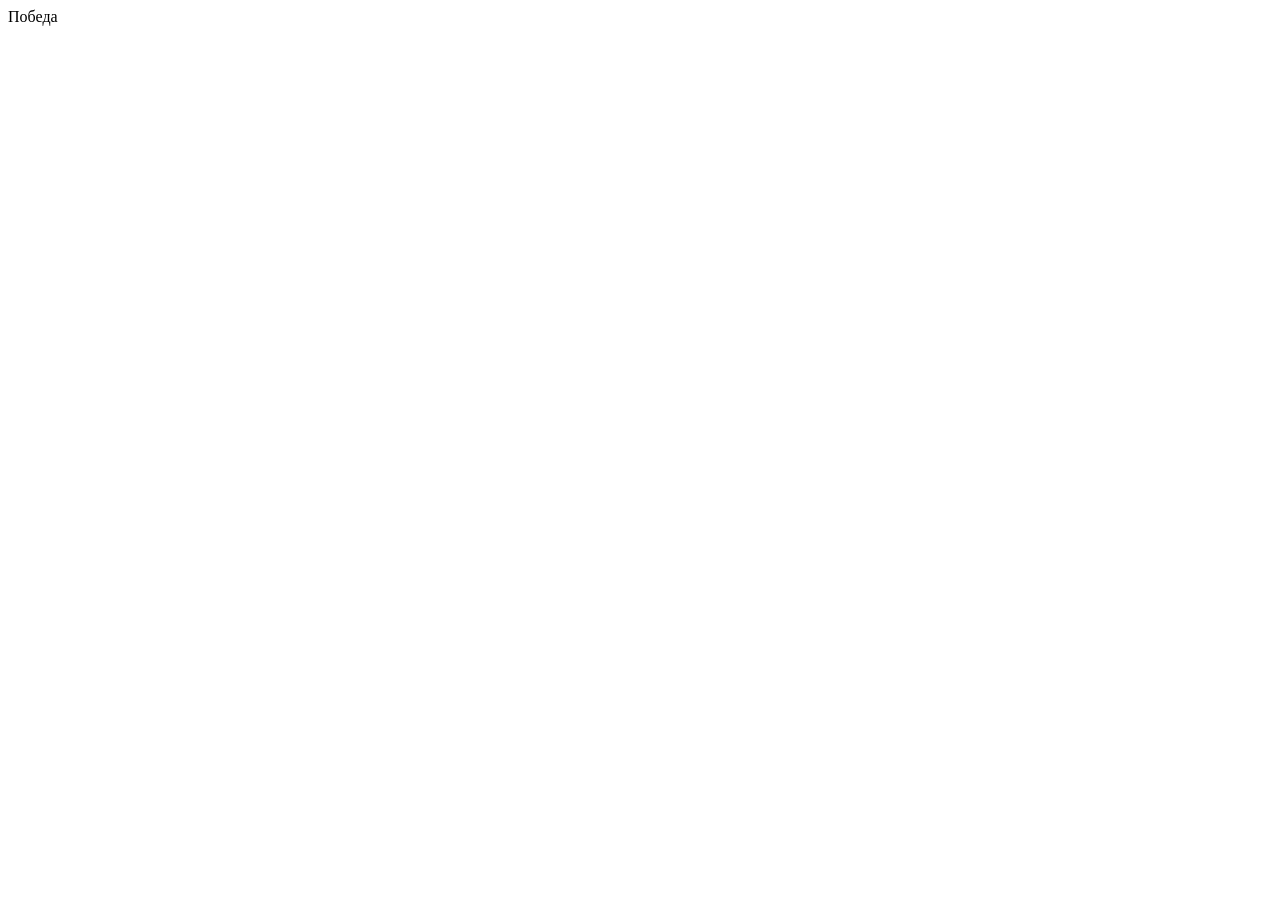
==== site.html @ 2c7937e5 "df" ====
<!DOCTYPE html>
<html lang="en">
<head>
    <meta charset="UTF-8">
    <meta name="viewport" content="width=device-width, initial-scale=1.0">
    <title>Document</title>
</head>
<body>
    Победа
</body>
</html>
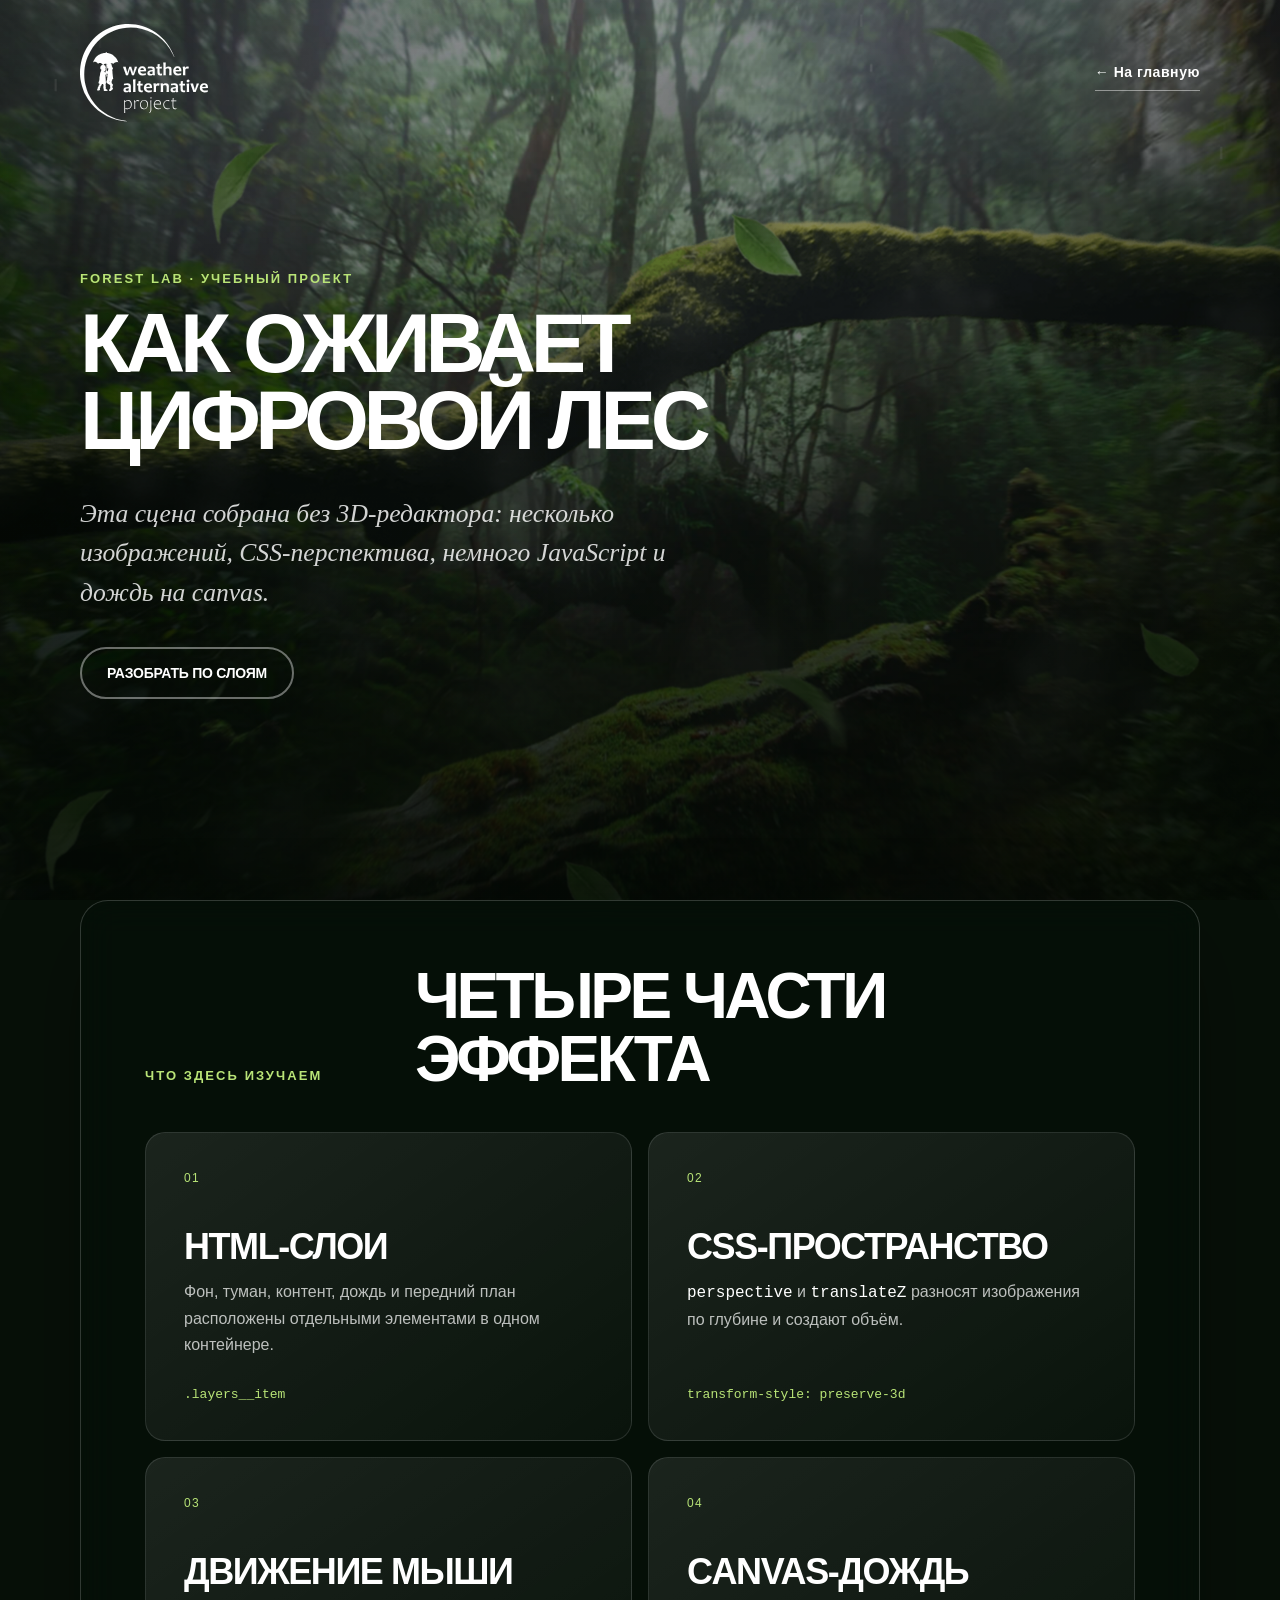
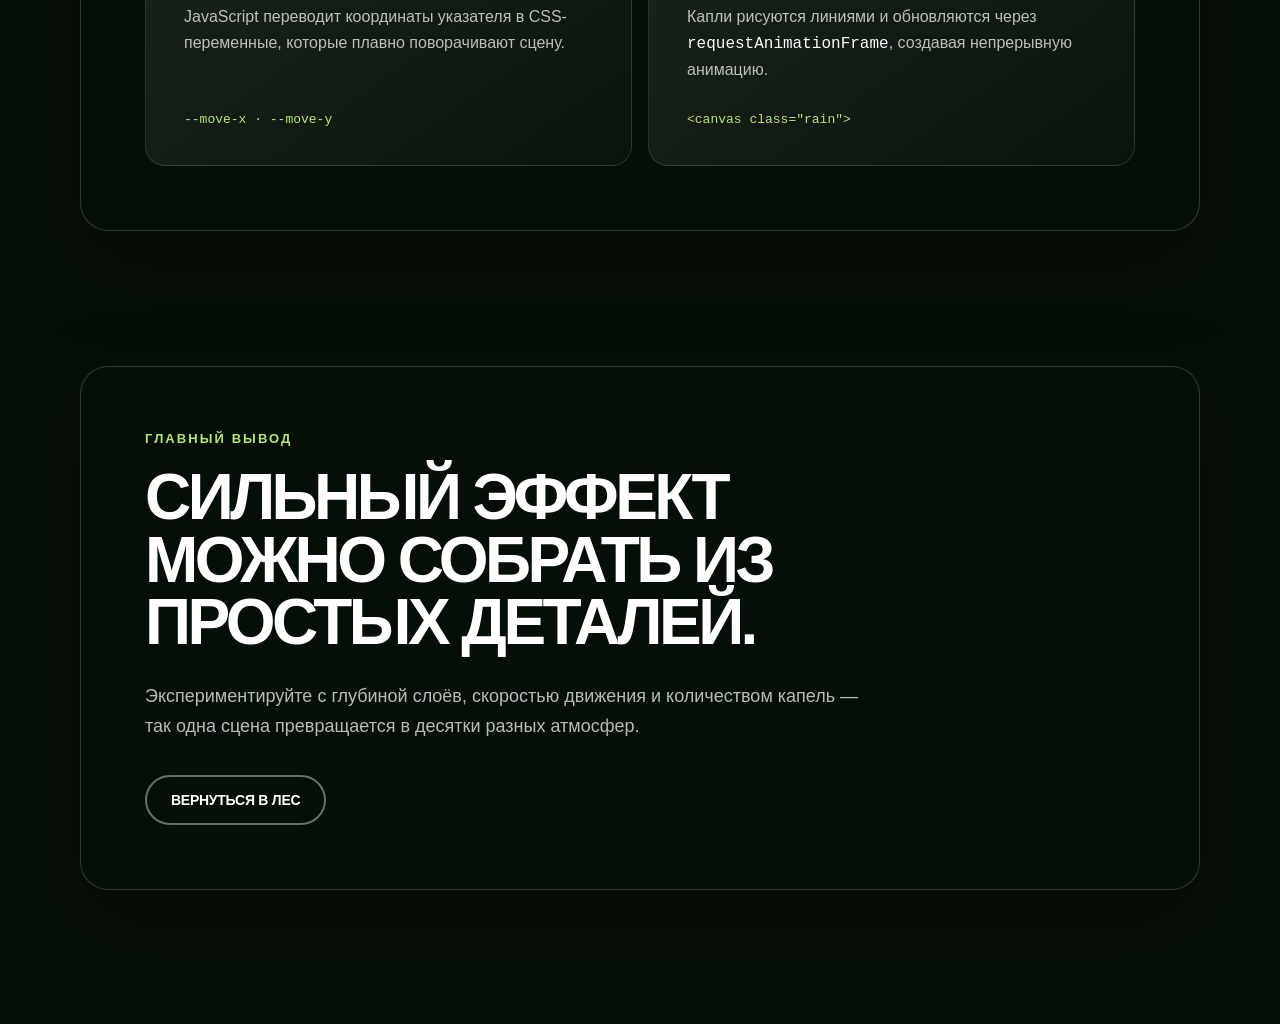
==== commit 82755f92: "готово" ====
--- a/site.html
+++ b/site.html
@@ -1,11 +1,88 @@
 <!DOCTYPE html>
-<html lang="en">
+<html lang="ru">
 <head>
     <meta charset="UTF-8">
     <meta name="viewport" content="width=device-width, initial-scale=1.0">
-    <title>Document</title>
+    <meta name="description" content="Разбор учебного 3D-проекта Forest Lab: HTML-слои, CSS-перспектива, JavaScript и canvas-дождь.">
+    <link rel="stylesheet" href="main.css">
+    <script src="app.js" defer></script>
+    <script src="./libs/rain.js" defer></script>
+    <title>Как устроен Forest Lab</title>
 </head>
-<body>
-    Победа
+<body class="lesson-page">
+    <div class="lesson-scene" aria-hidden="true">
+        <div class="layers__container lesson-scene__container">
+            <div class="layers__item layer-1" style="background-image: url(img/layer-1.jpg);"></div>
+            <div class="layers__item layer-2" style="background-image: url(img/layer-2.png);"></div>
+            <div class="layers__item layer-4">
+                <canvas class="rain"></canvas>
+            </div>
+            <div class="layers__item layer-5" style="background-image: url(img/layer-5.png);"></div>
+            <div class="layers__item layer-6" style="background-image: url(img/layer-6.png);"></div>
+        </div>
+    </div>
+
+    <main class="lesson-content">
+        <header class="lesson-header">
+            <a class="lesson-brand" href="./index.html" aria-label="Вернуться на главную">
+                <img src="img/logo.svg" alt="Weather Alternative Project">
+            </a>
+            <a class="lesson-back" href="./index.html">← На главную</a>
+        </header>
+
+        <section class="lesson-intro">
+            <p class="lesson-kicker">Forest Lab · учебный проект</p>
+            <h1>Как оживает<br>цифровой лес</h1>
+            <p class="lesson-lead">
+                Эта сцена собрана без 3D-редактора: несколько изображений,
+                CSS-перспектива, немного JavaScript и дождь на canvas.
+            </p>
+            <a class="button-start lesson-cta" href="#topics">Разобрать по слоям</a>
+        </section>
+
+        <section class="lesson-topics" id="topics" aria-labelledby="topics-title">
+            <div class="lesson-section-title">
+                <p class="lesson-kicker">Что здесь изучаем</p>
+                <h2 id="topics-title">Четыре части эффекта</h2>
+            </div>
+
+            <div class="topic-grid">
+                <article class="topic-card">
+                    <span class="topic-card__number">01</span>
+                    <h3>HTML-слои</h3>
+                    <p>Фон, туман, контент, дождь и передний план расположены отдельными элементами в одном контейнере.</p>
+                    <code>.layers__item</code>
+                </article>
+
+                <article class="topic-card">
+                    <span class="topic-card__number">02</span>
+                    <h3>CSS-пространство</h3>
+                    <p><code>perspective</code> и <code>translateZ</code> разносят изображения по глубине и создают объём.</p>
+                    <code>transform-style: preserve-3d</code>
+                </article>
+
+                <article class="topic-card">
+                    <span class="topic-card__number">03</span>
+                    <h3>Движение мыши</h3>
+                    <p>JavaScript переводит координаты указателя в CSS-переменные, которые плавно поворачивают сцену.</p>
+                    <code>--move-x · --move-y</code>
+                </article>
+
+                <article class="topic-card">
+                    <span class="topic-card__number">04</span>
+                    <h3>Canvas-дождь</h3>
+                    <p>Капли рисуются линиями и обновляются через <code>requestAnimationFrame</code>, создавая непрерывную анимацию.</p>
+                    <code>&lt;canvas class="rain"&gt;</code>
+                </article>
+            </div>
+        </section>
+
+        <section class="lesson-summary">
+            <p class="lesson-kicker">Главный вывод</p>
+            <h2>Сильный эффект можно собрать из простых деталей.</h2>
+            <p>Экспериментируйте с глубиной слоёв, скоростью движения и количеством капель — так одна сцена превращается в десятки разных атмосфер.</p>
+            <a class="button-start" href="./index.html">Вернуться в лес</a>
+        </section>
+    </main>
 </body>
-</html>+</html>
--- a/main.css
+++ b/main.css
@@ -0,0 +1,462 @@
+* {
+    margin: 0;
+    padding: 0;
+    box-sizing: border-box;
+}
+
+:root {
+    --index: calc(1vw + 1vh);
+    --transition: 1.5s cubic-bezier(0.5, .5, 0, 1);
+    --move-x: 0deg;
+    --move-y: 0deg;
+    --forest-accent: #b9e477;
+}
+
+@font-face {
+    font-family: kemerik-3d;
+    src: url(fonts/kamerik205-heavy.woff2);
+    font-weight: 900;
+}
+
+@font-face {
+    font-family: merriweawther-italic-3d;
+    src: url(fonts/merriweather-regular-italic.woff2);
+}
+
+body {
+    background-color: black;
+    color: #fff;
+    font-family: kemerik-3d;
+    min-height: 100vh;
+}
+
+.logo {
+    --logo-size: calc(var(--index) * 7.8); 
+    width: var(--logo-size);
+    height: var(--logo-size);
+    background-repeat: no-repeat;
+    background-position: center;
+    background-size: contain;
+    position: absolute;
+    left: calc(50% - calc(var(--logo-size) / 2));
+    top: calc(var(--index) * 2.8);
+    z-index: 10;
+}
+
+.layers {
+    perspective: 1000px;
+    overflow: hidden;
+}
+
+.layers__container {
+    height: 100vh;
+    min-height: 500px;
+    transform-style: preserve-3d;
+    transform: rotateX(var(--move-y)) rotateY(var(--move-x));
+    will-change: transform;
+    transition: transform var(--transition) ease;
+}
+
+.layers__item {
+    position: absolute;
+    inset: -5vw;
+    background-size: cover;
+    background-position: center;
+    display: flex;
+    align-items: center;
+    justify-content: center;
+}
+
+.layer-1 {
+transform: translateZ(-55px) scale(1.06);
+}
+.layer-2 {
+transform: translateZ(80px) scale(.88);
+}
+.layer-3 {
+transform: translateZ(180px) scale(.8);
+}
+.layer-4 {
+transform: translateZ(190px) scale(.9);
+}
+.layer-5 {
+transform: translateZ(300px) scale(.9);
+}
+.layer-6 {
+transform: translateZ(380px);
+}
+
+.hero-content {
+    text-align: center;
+    text-transform: uppercase;
+    line-height: 1;
+    margin-top: calc(var(--index) * 5.5);
+    width: min(780px, 90vw);
+}
+
+.hero-content h1 {
+    font-family: Arial, sans-serif;
+    font-size: clamp(44px, 5.6vw, 82px);
+    font-weight: 900;
+    letter-spacing: -.07em;
+    line-height: .92;
+}
+
+.hero-content h1 span {
+    display: block;
+    font-size: .7em;
+    letter-spacing: -.045em;
+}
+
+.hero-content__p {
+    text-transform: none;
+    font-family: Georgia, "Times New Roman", serif;
+    font-style: italic;
+    letter-spacing: normal;
+    font-size: calc(var(--index) * .73);
+    line-height: 1.6;
+    margin: calc(var(--index) * .7) auto calc(var(--index) * 1.2);
+}
+
+.button-start {
+    font-family: Arial;
+    font-weight: 600;
+    text-transform: uppercase;
+    font-size: calc(var(--index) * .71);
+    letter-spacing: -.02vw;
+    padding: calc(var(--index) * .7) calc(var(--index) * 1.25);
+    background-color: transparent;
+    color: #fff;
+    border-radius: 10em;
+    border: rgb(255 255 255 / .4) 2px solid;
+    outline: none;
+    cursor: pointer;
+    display: inline-flex;
+    align-items: center;
+    justify-content: center;
+    transition: background-color .25s ease, border-color .25s ease, color .25s ease, transform .25s ease;
+}
+
+.button-start:hover,
+.button-start:focus-visible {
+    color: #10180d;
+    background-color: var(--forest-accent);
+    border-color: var(--forest-accent);
+    transform: translateY(-2px);
+}
+
+.layer-4, .layer-5, .layer-6 {
+    pointer-events: none;
+}
+
+a {
+    text-decoration: none; 
+    color: #fff; 
+}
+
+/* Вторая страница: учебный разбор проекта */
+
+html {
+    scroll-behavior: smooth;
+}
+
+.lesson-page {
+    overflow-x: hidden;
+    background: #071008;
+}
+
+.lesson-scene {
+    position: fixed;
+    inset: 0;
+    overflow: hidden;
+    perspective: 1000px;
+}
+
+.lesson-scene::after {
+    content: "";
+    position: absolute;
+    inset: 0;
+    background:
+        linear-gradient(180deg, rgb(4 10 5 / .34), rgb(4 10 5 / .82)),
+        radial-gradient(circle at 50% 20%, transparent 0 18%, rgb(0 0 0 / .42) 78%);
+}
+
+.lesson-scene__container {
+    height: 100vh;
+    min-height: 500px;
+}
+
+.lesson-content {
+    position: relative;
+    z-index: 10;
+    width: min(1120px, calc(100% - 48px));
+    margin: 0 auto;
+}
+
+.lesson-header {
+    position: absolute;
+    top: 24px;
+    left: 0;
+    right: 0;
+    display: flex;
+    align-items: center;
+    justify-content: space-between;
+    gap: 24px;
+}
+
+.lesson-brand img {
+    display: block;
+    width: clamp(110px, 10vw, 155px);
+    height: auto;
+}
+
+.lesson-back {
+    font-family: Arial, sans-serif;
+    font-size: 14px;
+    font-weight: 700;
+    letter-spacing: .04em;
+    padding: 10px 0;
+    border-bottom: 1px solid rgb(255 255 255 / .45);
+    transition: color .2s ease, border-color .2s ease;
+}
+
+.lesson-back:hover,
+.lesson-back:focus-visible {
+    color: var(--forest-accent);
+    border-color: var(--forest-accent);
+}
+
+.lesson-intro {
+    min-height: 100vh;
+    display: flex;
+    flex-direction: column;
+    align-items: flex-start;
+    justify-content: center;
+    padding: 150px 0 80px;
+}
+
+.lesson-kicker {
+    font-family: Arial, sans-serif;
+    color: var(--forest-accent);
+    font-size: 13px;
+    font-weight: 700;
+    letter-spacing: .16em;
+    text-transform: uppercase;
+    margin-bottom: 20px;
+}
+
+.lesson-intro h1 {
+    width: 100%;
+    max-width: 920px;
+    font-family: Arial, sans-serif;
+    font-size: clamp(48px, 6.5vw, 94px);
+    font-weight: 900;
+    line-height: .92;
+    letter-spacing: -.065em;
+    text-transform: uppercase;
+    text-wrap: balance;
+}
+
+.lesson-lead {
+    width: 100%;
+    max-width: 650px;
+    margin: 34px 0;
+    font-family: Georgia, "Times New Roman", serif;
+    font-style: italic;
+    font-size: clamp(18px, 2vw, 26px);
+    line-height: 1.55;
+    color: rgb(255 255 255 / .82);
+}
+
+.lesson-cta {
+    font-size: 14px;
+    padding: 16px 25px;
+}
+
+.lesson-topics,
+.lesson-summary {
+    margin-bottom: 15vh;
+    padding: clamp(32px, 5vw, 64px);
+    border: 1px solid rgb(255 255 255 / .18);
+    border-radius: 28px;
+    background: rgb(5 15 8 / .68);
+    box-shadow: 0 32px 90px rgb(0 0 0 / .32);
+    backdrop-filter: blur(18px);
+}
+
+.lesson-section-title {
+    display: flex;
+    align-items: flex-end;
+    justify-content: space-between;
+    gap: 40px;
+    margin-bottom: 42px;
+}
+
+.lesson-section-title .lesson-kicker {
+    margin-bottom: 7px;
+}
+
+.lesson-section-title h2,
+.lesson-summary h2 {
+    max-width: 720px;
+    font-family: Arial, sans-serif;
+    font-size: clamp(36px, 5vw, 68px);
+    font-weight: 900;
+    line-height: .98;
+    letter-spacing: -.055em;
+    text-transform: uppercase;
+}
+
+.topic-grid {
+    display: grid;
+    grid-template-columns: repeat(2, minmax(0, 1fr));
+    gap: 16px;
+}
+
+.topic-card {
+    min-height: 290px;
+    display: flex;
+    flex-direction: column;
+    align-items: flex-start;
+    padding: clamp(24px, 3vw, 38px);
+    border: 1px solid rgb(255 255 255 / .12);
+    border-radius: 20px;
+    background: linear-gradient(145deg, rgb(255 255 255 / .09), rgb(255 255 255 / .025));
+}
+
+.topic-card__number {
+    color: var(--forest-accent);
+    font-family: Arial, sans-serif;
+    font-size: 12px;
+    letter-spacing: .12em;
+}
+
+.topic-card h3 {
+    margin: 44px 0 14px;
+    font-family: Arial, sans-serif;
+    font-size: clamp(25px, 3vw, 36px);
+    font-weight: 900;
+    line-height: 1;
+    letter-spacing: -.04em;
+    text-transform: uppercase;
+}
+
+.topic-card p,
+.lesson-summary > p:not(.lesson-kicker) {
+    font-family: Arial, sans-serif;
+    font-size: 16px;
+    line-height: 1.65;
+    color: rgb(255 255 255 / .72);
+}
+
+.topic-card > code {
+    margin-top: auto;
+    padding-top: 28px;
+    color: var(--forest-accent);
+    font-size: 13px;
+}
+
+.topic-card p code {
+    color: #fff;
+}
+
+.lesson-summary {
+    min-height: 520px;
+    display: flex;
+    flex-direction: column;
+    align-items: flex-start;
+    justify-content: center;
+}
+
+.lesson-summary > p:not(.lesson-kicker) {
+    max-width: 720px;
+    margin: 28px 0 34px;
+    font-size: 18px;
+}
+
+.lesson-summary .button-start {
+    font-size: 14px;
+    padding: 15px 24px;
+}
+
+@media (max-width: 760px) {
+    .logo {
+        --logo-size: calc(var(--index) * 10);
+    }
+
+    .hero-content h1 {
+        font-size: clamp(40px, 12vw, 62px);
+    }
+
+    .hero-content__p {
+        font-size: 14px;
+    }
+
+    .button-start {
+        font-size: 12px;
+        padding: 14px 20px;
+    }
+
+    .lesson-content {
+        width: min(1120px, calc(100% - 28px));
+    }
+
+    .lesson-header {
+        top: 16px;
+    }
+
+    .lesson-brand img {
+        width: 98px;
+    }
+
+    .lesson-back {
+        font-size: 12px;
+    }
+
+    .lesson-intro {
+        padding-top: 125px;
+    }
+
+    .lesson-intro h1 {
+        font-size: clamp(38px, 10.5vw, 52px);
+        overflow-wrap: anywhere;
+    }
+
+    .lesson-lead {
+        font-size: 17px;
+        overflow-wrap: anywhere;
+    }
+
+    .lesson-section-title {
+        display: block;
+    }
+
+    .lesson-section-title .lesson-kicker {
+        margin-bottom: 18px;
+    }
+
+    .topic-grid {
+        grid-template-columns: 1fr;
+    }
+
+    .topic-card {
+        min-height: 260px;
+    }
+
+    .lesson-topics,
+    .lesson-summary {
+        padding: 28px 20px;
+        border-radius: 20px;
+    }
+}
+
+@media (prefers-reduced-motion: reduce) {
+    html {
+        scroll-behavior: auto;
+    }
+
+    .layers__container,
+    .button-start {
+        transition: none;
+    }
+}
